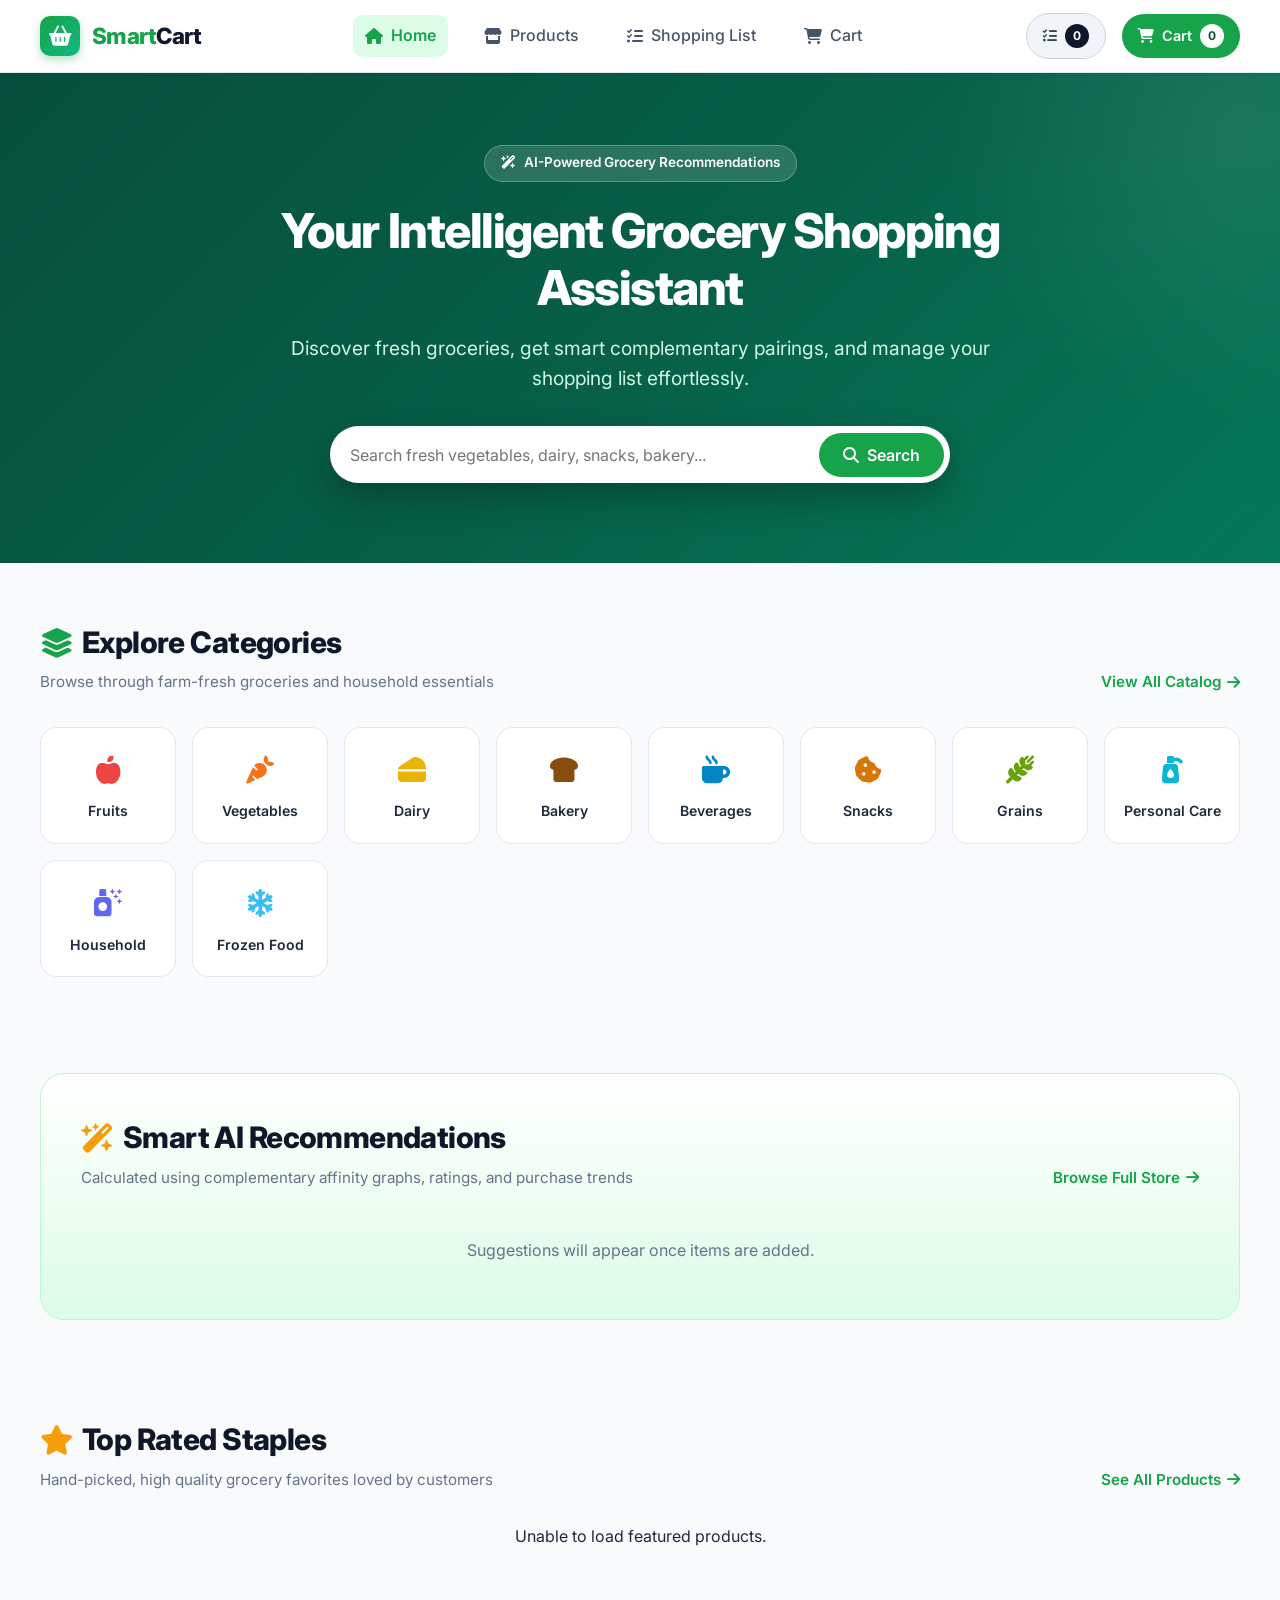
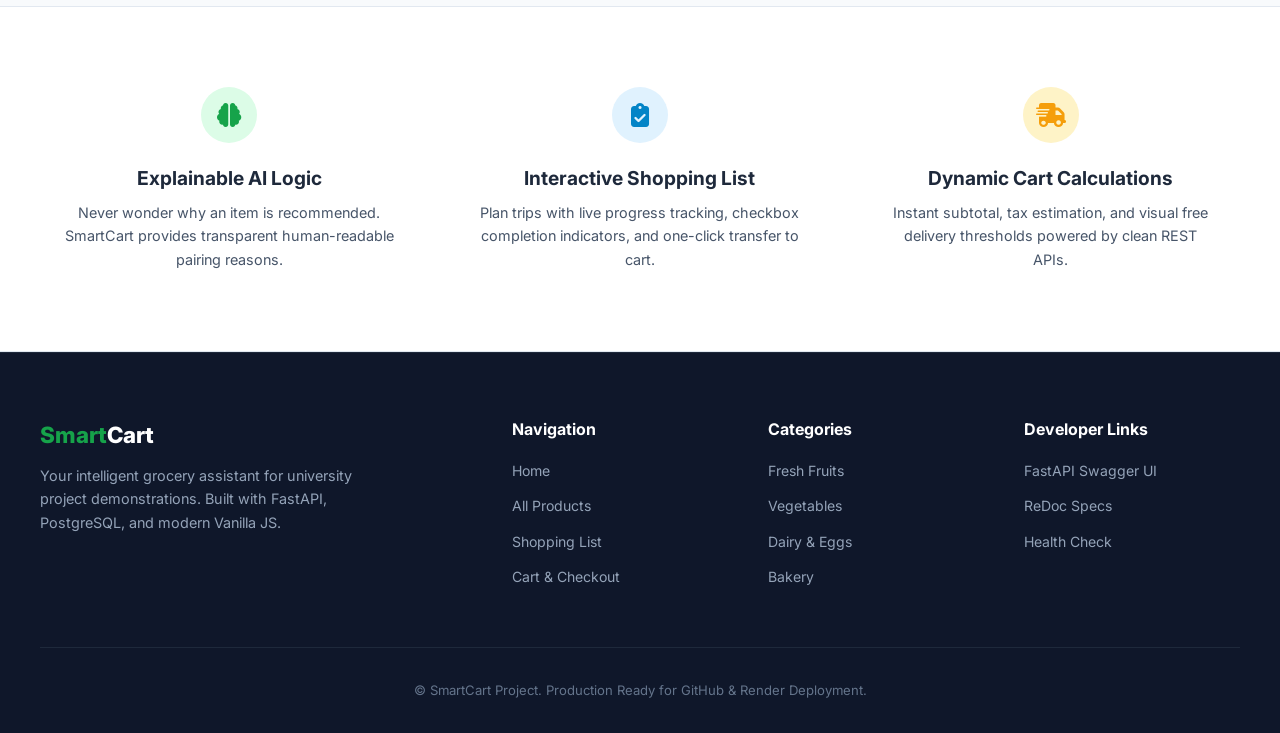
==== frontend/index.html @ c146d7d9 "Initial commit" ====
<!DOCTYPE html>
<html lang="en">
<head>
  <meta charset="UTF-8" />
  <meta name="viewport" content="width=device-width, initial-scale=1.0" />
  <title>SmartCart — Your Intelligent Grocery Shopping Assistant</title>
  <link rel="preconnect" href="https://fonts.googleapis.com">
  <link rel="preconnect" href="https://fonts.gstatic.com" crossorigin>
  <link href="https://fonts.googleapis.com/css2?family=Inter:wght@400;500;600;700;800&display=swap" rel="stylesheet">
  <link rel="stylesheet" href="https://cdnjs.cloudflare.com/ajax/libs/font-awesome/6.5.1/css/all.min.css" />
  <link rel="stylesheet" href="css/style.css" />
</head>
<body>

  <!-- Top Navigation Bar -->
  <nav class="navbar">
    <div class="container navbar-container">
      <a href="index.html" class="brand-logo">
        <div class="brand-icon"><i class="fa-solid fa-basket-shopping"></i></div>
        <span><span class="smart">Smart</span>Cart</span>
      </a>

      <ul class="nav-links" id="nav-links">
        <li><a href="index.html" class="nav-link active"><i class="fa-solid fa-house"></i> Home</a></li>
        <li><a href="products.html" class="nav-link"><i class="fa-solid fa-store"></i> Products</a></li>
        <li><a href="shopping-list.html" class="nav-link"><i class="fa-solid fa-list-check"></i> Shopping List</a></li>
        <li><a href="cart.html" class="nav-link"><i class="fa-solid fa-cart-shopping"></i> Cart</a></li>
      </ul>

      <div class="nav-actions">
        <a href="shopping-list.html" class="badge-btn list-badge-btn" title="Shopping List">
          <i class="fa-solid fa-list-check"></i>
          <span class="badge-count" id="header-list-count">0</span>
        </a>
        <a href="cart.html" class="badge-btn cart-badge-btn" title="View Cart">
          <i class="fa-solid fa-cart-shopping"></i>
          <span>Cart</span>
          <span class="badge-count" id="header-cart-count">0</span>
        </a>
        <button class="mobile-menu-toggle" id="mobile-menu-toggle" aria-label="Toggle Navigation">
          <i class="fa-solid fa-bars"></i>
        </button>
      </div>
    </div>
  </nav>

  <!-- Hero Section -->
  <header class="hero">
    <div class="container hero-content">
      <div class="hero-badge">
        <i class="fa-solid fa-wand-magic-sparkles"></i> AI-Powered Grocery Recommendations
      </div>
      <h1>Your Intelligent Grocery Shopping Assistant</h1>
      <p>Discover fresh groceries, get smart complementary pairings, and manage your shopping list effortlessly.</p>

      <form class="hero-search" action="products.html" method="GET">
        <input type="text" name="q" placeholder="Search fresh vegetables, dairy, snacks, bakery..." required />
        <button type="submit">
          <i class="fa-solid fa-magnifying-glass"></i> Search
        </button>
      </form>
    </div>
  </header>

  <!-- Categories Section -->
  <section class="section">
    <div class="container">
      <div class="section-header">
        <div class="section-title-wrap">
          <h2><i class="fa-solid fa-layer-group" style="color: var(--primary);"></i> Explore Categories</h2>
          <p>Browse through farm-fresh groceries and household essentials</p>
        </div>
        <a href="products.html" class="view-all-link">View All Catalog <i class="fa-solid fa-arrow-right"></i></a>
      </div>

      <div class="category-grid">
        <a href="products.html?category=Fruits" class="category-card">
          <div class="category-icon" style="color: #ef4444;"><i class="fa-solid fa-apple-whole"></i></div>
          <span class="category-name">Fruits</span>
        </a>
        <a href="products.html?category=Vegetables" class="category-card">
          <div class="category-icon" style="color: #f97316;"><i class="fa-solid fa-carrot"></i></div>
          <span class="category-name">Vegetables</span>
        </a>
        <a href="products.html?category=Dairy" class="category-card">
          <div class="category-icon" style="color: #eab308;"><i class="fa-solid fa-cheese"></i></div>
          <span class="category-name">Dairy</span>
        </a>
        <a href="products.html?category=Bakery" class="category-card">
          <div class="category-icon" style="color: #854d0e;"><i class="fa-solid fa-bread-slice"></i></div>
          <span class="category-name">Bakery</span>
        </a>
        <a href="products.html?category=Beverages" class="category-card">
          <div class="category-icon" style="color: #0284c7;"><i class="fa-solid fa-mug-hot"></i></div>
          <span class="category-name">Beverages</span>
        </a>
        <a href="products.html?category=Snacks" class="category-card">
          <div class="category-icon" style="color: #d97706;"><i class="fa-solid fa-cookie-bite"></i></div>
          <span class="category-name">Snacks</span>
        </a>
        <a href="products.html?category=Grains" class="category-card">
          <div class="category-icon" style="color: #65a30d;"><i class="fa-solid fa-wheat-awn"></i></div>
          <span class="category-name">Grains</span>
        </a>
        <a href="products.html?category=Personal%20Care" class="category-card">
          <div class="category-icon" style="color: #06b6d4;"><i class="fa-solid fa-pump-soap"></i></div>
          <span class="category-name">Personal Care</span>
        </a>
        <a href="products.html?category=Household" class="category-card">
          <div class="category-icon" style="color: #6366f1;"><i class="fa-solid fa-spray-can-sparkles"></i></div>
          <span class="category-name">Household</span>
        </a>
        <a href="products.html?category=Frozen%20Food" class="category-card">
          <div class="category-icon" style="color: #38bdf8;"><i class="fa-solid fa-snowflake"></i></div>
          <span class="category-name">Frozen Food</span>
        </a>
      </div>
    </div>
  </section>

  <!-- Smart Recommendation Section -->
  <section class="section" style="padding-top: 0;">
    <div class="container">
      <div class="recommendation-section">
        <div class="section-header">
          <div class="section-title-wrap">
            <h2 id="home-rec-title"><i class="fa-solid fa-wand-magic-sparkles" style="color: var(--accent);"></i> Smart AI Recommendations</h2>
            <p>Calculated using complementary affinity graphs, ratings, and purchase trends</p>
          </div>
          <a href="products.html" class="view-all-link">Browse Full Store <i class="fa-solid fa-arrow-right"></i></a>
        </div>

        <div class="product-grid" id="home-recommendations-grid">
          <div class="skeleton-card"></div>
          <div class="skeleton-card"></div>
          <div class="skeleton-card"></div>
          <div class="skeleton-card"></div>
        </div>
      </div>
    </div>
  </section>

  <!-- Featured Products Section -->
  <section class="section" style="padding-top: 0;">
    <div class="container">
      <div class="section-header">
        <div class="section-title-wrap">
          <h2><i class="fa-solid fa-star" style="color: var(--accent);"></i> Top Rated Staples</h2>
          <p>Hand-picked, high quality grocery favorites loved by customers</p>
        </div>
        <a href="products.html" class="view-all-link">See All Products <i class="fa-solid fa-arrow-right"></i></a>
      </div>

      <div class="product-grid" id="home-featured-grid">
        <div class="skeleton-card"></div>
        <div class="skeleton-card"></div>
        <div class="skeleton-card"></div>
        <div class="skeleton-card"></div>
      </div>
    </div>
  </section>

  <!-- Feature Highlights Section -->
  <section class="section" style="background: var(--white); border-top: 1px solid var(--gray-200); border-bottom: 1px solid var(--gray-200);">
    <div class="container">
      <div style="display: grid; grid-template-columns: repeat(auto-fit, minmax(280px, 1fr)); gap: 2rem; text-align: center;">
        <div style="padding: 1.5rem;">
          <div style="width: 3.5rem; height: 3.5rem; background: var(--primary-light); color: var(--primary); border-radius: 50%; display: flex; align-items: center; justify-content: center; margin: 0 auto 1.25rem; font-size: 1.5rem;">
            <i class="fa-solid fa-brain"></i>
          </div>
          <h3 style="font-size: 1.2rem; font-weight: 700; margin-bottom: 0.5rem;">Explainable AI Logic</h3>
          <p style="color: var(--gray-600); font-size: 0.9rem;">Never wonder why an item is recommended. SmartCart provides transparent human-readable pairing reasons.</p>
        </div>
        <div style="padding: 1.5rem;">
          <div style="width: 3.5rem; height: 3.5rem; background: var(--secondary-light); color: var(--secondary); border-radius: 50%; display: flex; align-items: center; justify-content: center; margin: 0 auto 1.25rem; font-size: 1.5rem;">
            <i class="fa-solid fa-clipboard-check"></i>
          </div>
          <h3 style="font-size: 1.2rem; font-weight: 700; margin-bottom: 0.5rem;">Interactive Shopping List</h3>
          <p style="color: var(--gray-600); font-size: 0.9rem;">Plan trips with live progress tracking, checkbox completion indicators, and one-click transfer to cart.</p>
        </div>
        <div style="padding: 1.5rem;">
          <div style="width: 3.5rem; height: 3.5rem; background: var(--accent-light); color: var(--accent); border-radius: 50%; display: flex; align-items: center; justify-content: center; margin: 0 auto 1.25rem; font-size: 1.5rem;">
            <i class="fa-solid fa-truck-fast"></i>
          </div>
          <h3 style="font-size: 1.2rem; font-weight: 700; margin-bottom: 0.5rem;">Dynamic Cart Calculations</h3>
          <p style="color: var(--gray-600); font-size: 0.9rem;">Instant subtotal, tax estimation, and visual free delivery thresholds powered by clean REST APIs.</p>
        </div>
      </div>
    </div>
  </section>

  <!-- Footer -->
  <footer class="footer">
    <div class="container">
      <div class="footer-grid">
        <div class="footer-brand">
          <h3><span style="color: var(--primary);">Smart</span>Cart</h3>
          <p>Your intelligent grocery assistant for university project demonstrations. Built with FastAPI, PostgreSQL, and modern Vanilla JS.</p>
        </div>
        <div class="footer-col">
          <h4>Navigation</h4>
          <ul class="footer-links">
            <li><a href="index.html">Home</a></li>
            <li><a href="products.html">All Products</a></li>
            <li><a href="shopping-list.html">Shopping List</a></li>
            <li><a href="cart.html">Cart & Checkout</a></li>
          </ul>
        </div>
        <div class="footer-col">
          <h4>Categories</h4>
          <ul class="footer-links">
            <li><a href="products.html?category=Fruits">Fresh Fruits</a></li>
            <li><a href="products.html?category=Vegetables">Vegetables</a></li>
            <li><a href="products.html?category=Dairy">Dairy & Eggs</a></li>
            <li><a href="products.html?category=Bakery">Bakery</a></li>
          </ul>
        </div>
        <div class="footer-col">
          <h4>Developer Links</h4>
          <ul class="footer-links">
            <li><a href="http://127.0.0.1:8000/docs" target="_blank" rel="noopener">FastAPI Swagger UI</a></li>
            <li><a href="http://127.0.0.1:8000/redoc" target="_blank" rel="noopener">ReDoc Specs</a></li>
            <li><a href="http://127.0.0.1:8000/health" target="_blank" rel="noopener">Health Check</a></li>
          </ul>
        </div>
      </div>
      <div class="footer-bottom">
        &copy; SmartCart Project. Production Ready for GitHub & Render Deployment.
      </div>
    </div>
  </footer>

  <!-- Scripts -->
  <script src="js/config.js"></script>
  <script src="js/api.js"></script>
  <script src="js/app.js"></script>
  <script src="js/recommendations.js"></script>
  <script>
    document.addEventListener("DOMContentLoaded", async () => {
      // 1. Load smart recommendations
      Recommendations.load({
        containerId: "home-recommendations-grid",
        cartId: 1,
        limit: 4,
        titleId: "home-rec-title"
      });

      // 2. Load featured products (top rated)
      const featuredContainer = document.getElementById("home-featured-grid");
      try {
        const products = await API.getProducts({ limit: 8 });
        // Sort by rating descending
        const topRated = products.sort((a, b) => b.rating - a.rating).slice(0, 4);
        featuredContainer.innerHTML = "";
        topRated.forEach((product) => {
          const card = document.createElement("div");
          card.className = "product-card";
          card.innerHTML = `
            <div class="product-img-wrap">
              <img src="${product.image_url || 'https://images.unsplash.com/photo-1542838132-92c53300491e?w=600'}" alt="${product.name}" loading="lazy" />
              <span class="product-cat-tag">${product.category}</span>
            </div>
            <div class="product-body">
              <div class="product-brand">${product.brand || 'Groceries'}</div>
              <h3 class="product-title" title="${product.name}">${product.name}</h3>
              <div class="product-unit">${product.unit}</div>
              <div class="product-rating">
                <i class="fa-solid fa-star"></i>
                <span class="rating-num">${product.rating.toFixed(1)}</span>
              </div>
              <div class="product-bottom">
                <div class="product-price">${formatCurrency(product.price)}</div>
                <div class="product-actions">
                  <button class="btn-icon" title="Add to Shopping List" onclick="handleQuickAddToList(${product.id}, '${product.name.replace(/'/g, "\\'")}')">
                    <i class="fa-solid fa-list-check"></i>
                  </button>
                  <button class="btn-icon btn-add-cart" title="Add to Cart" onclick="handleQuickAddToCart(${product.id}, '${product.name.replace(/'/g, "\\'")}')">
                    <i class="fa-solid fa-cart-plus"></i>
                  </button>
                </div>
              </div>
            </div>
          `;
          featuredContainer.appendChild(card);
        });
      } catch (e) {
        featuredContainer.innerHTML = '<p style="grid-column: 1 / -1; text-align: center;">Unable to load featured products.</p>';
      }
    });
  </script>
</body>
</html>
---- frontend/css/style.css ----
/* ==========================================================================
   SmartCart Design System & Stylesheet
   Modern, Clean, Responsive Grocery Assistant UI
   ========================================================================== */

:root {
  --primary: #16a34a;
  --primary-hover: #15803d;
  --primary-light: #dcfce7;
  --primary-dark: #14532d;
  --secondary: #0284c7;
  --secondary-light: #e0f2fe;
  --accent: #f59e0b;
  --accent-light: #fef3c7;
  --danger: #ef4444;
  --danger-light: #fee2e2;
  --success: #10b981;
  --dark: #0f172a;
  --dark-surface: #1e293b;
  --gray-900: #0f172a;
  --gray-800: #1e293b;
  --gray-700: #334155;
  --gray-600: #475569;
  --gray-500: #64748b;
  --gray-400: #94a3b8;
  --gray-300: #cbd5e1;
  --gray-200: #e2e8f0;
  --gray-100: #f1f5f9;
  --gray-50: #f8fafc;
  --white: #ffffff;

  --shadow-sm: 0 1px 2px 0 rgb(0 0 0 / 0.05);
  --shadow-md: 0 4px 6px -1px rgb(0 0 0 / 0.1), 0 2px 4px -2px rgb(0 0 0 / 0.1);
  --shadow-lg: 0 10px 15px -3px rgb(0 0 0 / 0.1), 0 4px 6px -4px rgb(0 0 0 / 0.1);
  --shadow-xl: 0 20px 25px -5px rgb(0 0 0 / 0.1), 0 8px 10px -6px rgb(0 0 0 / 0.1);

  --radius-sm: 0.375rem;
  --radius-md: 0.625rem;
  --radius-lg: 1rem;
  --radius-xl: 1.5rem;
  --radius-full: 9999px;

  --transition-fast: 150ms ease;
  --transition-normal: 250ms ease;
  --font-sans: 'Inter', -apple-system, BlinkMacSystemFont, "Segoe UI", Roboto, Helvetica, Arial, sans-serif;
}

/* --------------------------------------------------------------------------
   Reset & Base Styles
   -------------------------------------------------------------------------- */
*, *::before, *::after {
  box-sizing: border-box;
  margin: 0;
  padding: 0;
}

html {
  scroll-behavior: smooth;
  font-size: 16px;
}

body {
  font-family: var(--font-sans);
  background-color: var(--gray-50);
  color: var(--gray-800);
  line-height: 1.6;
  min-height: 100vh;
  display: flex;
  flex-direction: column;
}

img {
  max-width: 100%;
  height: auto;
  display: block;
}

a {
  color: inherit;
  text-decoration: none;
}

button, input, select, textarea {
  font-family: inherit;
  font-size: inherit;
}

button {
  cursor: pointer;
  border: none;
  background: none;
}

.container {
  width: 100%;
  max-width: 1240px;
  margin: 0 auto;
  padding: 0 1.25rem;
}

/* --------------------------------------------------------------------------
   Header & Navbar
   -------------------------------------------------------------------------- */
.navbar {
  position: sticky;
  top: 0;
  z-index: 100;
  background: rgba(255, 255, 255, 0.95);
  backdrop-filter: blur(10px);
  border-bottom: 1px solid var(--gray-200);
  box-shadow: var(--shadow-sm);
  transition: all var(--transition-normal);
}

.navbar-container {
  display: flex;
  align-items: center;
  justify-content: space-between;
  height: 4.5rem;
}

.brand-logo {
  display: flex;
  align-items: center;
  gap: 0.75rem;
  font-size: 1.4rem;
  font-weight: 800;
  color: var(--gray-900);
  letter-spacing: -0.025em;
}

.brand-icon {
  background: linear-gradient(135deg, var(--primary), #10b981);
  color: var(--white);
  width: 2.5rem;
  height: 2.5rem;
  border-radius: var(--radius-md);
  display: flex;
  align-items: center;
  justify-content: center;
  font-size: 1.25rem;
  box-shadow: 0 4px 10px rgba(22, 163, 74, 0.3);
}

.brand-logo span.smart {
  color: var(--primary);
}

.nav-links {
  display: flex;
  align-items: center;
  gap: 1.5rem;
  list-style: none;
}

.nav-link {
  font-weight: 500;
  color: var(--gray-600);
  padding: 0.5rem 0.75rem;
  border-radius: var(--radius-md);
  transition: all var(--transition-fast);
  display: flex;
  align-items: center;
  gap: 0.5rem;
}

.nav-link:hover {
  color: var(--primary);
  background-color: var(--primary-light);
}

.nav-link.active {
  color: var(--primary);
  font-weight: 600;
  background-color: var(--primary-light);
}

.nav-actions {
  display: flex;
  align-items: center;
  gap: 1rem;
}

.badge-btn {
  position: relative;
  display: flex;
  align-items: center;
  gap: 0.5rem;
  padding: 0.6rem 1rem;
  border-radius: var(--radius-full);
  font-weight: 600;
  font-size: 0.9rem;
  transition: all var(--transition-fast);
}

.cart-badge-btn {
  background: var(--primary);
  color: var(--white);
}

.cart-badge-btn:hover {
  background: var(--primary-hover);
  box-shadow: 0 4px 12px rgba(22, 163, 74, 0.35);
  transform: translateY(-1px);
}

.list-badge-btn {
  background: var(--gray-100);
  color: var(--gray-700);
  border: 1px solid var(--gray-300);
}

.list-badge-btn:hover {
  background: var(--gray-200);
  color: var(--gray-900);
}

.badge-count {
  background: var(--dark);
  color: var(--white);
  border-radius: var(--radius-full);
  padding: 0.15rem 0.5rem;
  font-size: 0.75rem;
  font-weight: 700;
  min-width: 1.3rem;
  text-align: center;
}

.cart-badge-btn .badge-count {
  background: var(--white);
  color: var(--primary-dark);
}

.mobile-menu-toggle {
  display: none;
  font-size: 1.4rem;
  color: var(--gray-700);
  padding: 0.5rem;
}

/* --------------------------------------------------------------------------
   Hero Section
   -------------------------------------------------------------------------- */
.hero {
  background: linear-gradient(135deg, #064e3b 0%, #065f46 50%, #047857 100%);
  color: var(--white);
  padding: 4.5rem 0 5rem;
  position: relative;
  overflow: hidden;
}

.hero::after {
  content: '';
  position: absolute;
  top: -50%;
  right: -20%;
  width: 600px;
  height: 600px;
  background: radial-gradient(circle, rgba(255,255,255,0.08) 0%, transparent 70%);
  border-radius: 50%;
  pointer-events: none;
}

.hero-content {
  max-width: 760px;
  margin: 0 auto;
  text-align: center;
  position: relative;
  z-index: 2;
}

.hero-badge {
  display: inline-flex;
  align-items: center;
  gap: 0.5rem;
  background: rgba(255, 255, 255, 0.15);
  backdrop-filter: blur(8px);
  padding: 0.4rem 1rem;
  border-radius: var(--radius-full);
  font-size: 0.85rem;
  font-weight: 600;
  margin-bottom: 1.25rem;
  border: 1px solid rgba(255, 255, 255, 0.25);
}

.hero h1 {
  font-size: 3rem;
  font-weight: 800;
  line-height: 1.2;
  margin-bottom: 1rem;
  letter-spacing: -0.03em;
}

.hero p {
  font-size: 1.2rem;
  color: #d1fae5;
  margin-bottom: 2rem;
}

.hero-search {
  background: var(--white);
  padding: 0.4rem 0.4rem 0.4rem 1.25rem;
  border-radius: var(--radius-full);
  display: flex;
  align-items: center;
  box-shadow: 0 15px 35px rgba(0,0,0,0.25);
  max-width: 620px;
  margin: 0 auto;
}

.hero-search input {
  flex: 1;
  border: none;
  outline: none;
  font-size: 1rem;
  color: var(--gray-800);
  background: transparent;
}

.hero-search button {
  background: var(--primary);
  color: var(--white);
  padding: 0.75rem 1.5rem;
  border-radius: var(--radius-full);
  font-weight: 600;
  display: flex;
  align-items: center;
  gap: 0.5rem;
  transition: all var(--transition-fast);
}

.hero-search button:hover {
  background: var(--primary-hover);
}

/* --------------------------------------------------------------------------
   Section Headers & UI Utilities
   -------------------------------------------------------------------------- */
.section {
  padding: 3.5rem 0;
}

.section-header {
  display: flex;
  justify-content: space-between;
  align-items: flex-end;
  margin-bottom: 2rem;
}

.section-title-wrap h2 {
  font-size: 1.85rem;
  font-weight: 800;
  color: var(--gray-900);
  letter-spacing: -0.02em;
  display: flex;
  align-items: center;
  gap: 0.6rem;
}

.section-title-wrap p {
  color: var(--gray-500);
  font-size: 0.95rem;
  margin-top: 0.25rem;
}

.view-all-link {
  color: var(--primary);
  font-weight: 600;
  display: inline-flex;
  align-items: center;
  gap: 0.4rem;
  font-size: 0.95rem;
  transition: gap var(--transition-fast);
}

.view-all-link:hover {
  gap: 0.6rem;
  color: var(--primary-hover);
}

/* --------------------------------------------------------------------------
   Category Pills & Grid
   -------------------------------------------------------------------------- */
.category-grid {
  display: grid;
  grid-template-columns: repeat(auto-fill, minmax(130px, 1fr));
  gap: 1rem;
}

.category-card {
  background: var(--white);
  border: 1px solid var(--gray-200);
  border-radius: var(--radius-lg);
  padding: 1.25rem 0.75rem;
  text-align: center;
  transition: all var(--transition-normal);
  display: flex;
  flex-direction: column;
  align-items: center;
  gap: 0.5rem;
}

.category-card:hover, .category-card.active {
  border-color: var(--primary);
  background: var(--primary-light);
  transform: translateY(-3px);
  box-shadow: var(--shadow-md);
}

.category-icon {
  font-size: 1.75rem;
  color: var(--primary);
}

.category-name {
  font-weight: 600;
  font-size: 0.88rem;
  color: var(--gray-800);
}

/* Category Filter Bar */
.category-filter-bar {
  display: flex;
  align-items: center;
  gap: 0.6rem;
  overflow-x: auto;
  padding: 0.5rem 0 1.25rem;
  scrollbar-width: thin;
}

.category-filter-pill {
  white-space: nowrap;
  padding: 0.5rem 1.1rem;
  border-radius: var(--radius-full);
  background: var(--white);
  border: 1px solid var(--gray-300);
  color: var(--gray-700);
  font-weight: 600;
  font-size: 0.88rem;
  transition: all var(--transition-fast);
  display: flex;
  align-items: center;
  gap: 0.4rem;
}

.category-filter-pill:hover {
  background: var(--gray-100);
  border-color: var(--gray-400);
}

.category-filter-pill.active {
  background: var(--primary);
  color: var(--white);
  border-color: var(--primary);
}

/* --------------------------------------------------------------------------
   Product Cards & Grid
   -------------------------------------------------------------------------- */
.product-grid {
  display: grid;
  grid-template-columns: repeat(4, 1fr);
  gap: 1.5rem;
}

.product-card {
  background: var(--white);
  border-radius: var(--radius-lg);
  border: 1px solid var(--gray-200);
  overflow: hidden;
  display: flex;
  flex-direction: column;
  transition: all var(--transition-normal);
  position: relative;
}

.product-card:hover {
  transform: translateY(-4px);
  box-shadow: var(--shadow-lg);
  border-color: var(--gray-300);
}

.product-img-wrap {
  position: relative;
  width: 100%;
  padding-top: 70%;
  background: var(--gray-100);
  overflow: hidden;
}

.product-img-wrap img {
  position: absolute;
  top: 0;
  left: 0;
  width: 100%;
  height: 100%;
  object-fit: cover;
  transition: transform var(--transition-normal);
}

.product-card:hover .product-img-wrap img {
  transform: scale(1.05);
}

.product-cat-tag {
  position: absolute;
  top: 0.75rem;
  left: 0.75rem;
  background: rgba(255, 255, 255, 0.92);
  backdrop-filter: blur(4px);
  padding: 0.2rem 0.6rem;
  border-radius: var(--radius-full);
  font-size: 0.75rem;
  font-weight: 700;
  color: var(--gray-700);
  box-shadow: var(--shadow-sm);
}

.product-body {
  padding: 1.2rem;
  display: flex;
  flex-direction: column;
  flex: 1;
}

.product-brand {
  font-size: 0.75rem;
  text-transform: uppercase;
  font-weight: 700;
  letter-spacing: 0.05em;
  color: var(--gray-500);
  margin-bottom: 0.25rem;
}

.product-title {
  font-size: 1.05rem;
  font-weight: 700;
  color: var(--gray-900);
  margin-bottom: 0.35rem;
  line-height: 1.35;
  display: -webkit-box;
  -webkit-line-clamp: 2;
  -webkit-box-orient: vertical;
  overflow: hidden;
}

.product-unit {
  font-size: 0.8rem;
  color: var(--gray-500);
  margin-bottom: 0.75rem;
}

.product-rating {
  display: flex;
  align-items: center;
  gap: 0.35rem;
  font-size: 0.82rem;
  color: var(--accent);
  margin-bottom: 0.85rem;
}

.product-rating span.rating-num {
  font-weight: 700;
  color: var(--gray-700);
}

.product-bottom {
  margin-top: auto;
  display: flex;
  align-items: center;
  justify-content: space-between;
  padding-top: 0.85rem;
  border-top: 1px solid var(--gray-100);
}

.product-price {
  font-size: 1.3rem;
  font-weight: 800;
  color: var(--primary-dark);
}

.product-actions {
  display: flex;
  align-items: center;
  gap: 0.4rem;
}

.btn-icon {
  width: 2.25rem;
  height: 2.25rem;
  border-radius: var(--radius-md);
  display: flex;
  align-items: center;
  justify-content: center;
  transition: all var(--transition-fast);
  border: 1px solid var(--gray-300);
  color: var(--gray-700);
  background: var(--white);
}

.btn-icon:hover {
  background: var(--gray-100);
  color: var(--dark);
}

.btn-add-cart {
  background: var(--primary);
  color: var(--white);
  border-color: var(--primary);
}

.btn-add-cart:hover {
  background: var(--primary-hover);
  color: var(--white);
}

/* --------------------------------------------------------------------------
   Recommendation Card Specials
   -------------------------------------------------------------------------- */
.recommendation-section {
  background: linear-gradient(180deg, var(--white) 0%, var(--primary-light) 100%);
  border-radius: var(--radius-xl);
  padding: 2.5rem;
  border: 1px solid #bbf7d0;
  margin: 2.5rem 0;
}

.rec-badge {
  display: inline-flex;
  align-items: center;
  gap: 0.35rem;
  background: #fef08a;
  color: #854d0e;
  font-size: 0.75rem;
  font-weight: 700;
  padding: 0.2rem 0.6rem;
  border-radius: var(--radius-full);
  margin-bottom: 0.5rem;
}

.rec-reason {
  background: #f0fdf4;
  border-left: 3px solid var(--primary);
  padding: 0.4rem 0.6rem;
  font-size: 0.78rem;
  color: #166534;
  font-weight: 600;
  border-radius: 0 var(--radius-sm) var(--radius-sm) 0;
  margin-bottom: 0.75rem;
}

/* --------------------------------------------------------------------------
   Cart Page Styles
   -------------------------------------------------------------------------- */
.cart-layout {
  display: grid;
  grid-template-columns: 2fr 1fr;
  gap: 2rem;
  align-items: start;
}

.cart-table-card {
  background: var(--white);
  border-radius: var(--radius-lg);
  border: 1px solid var(--gray-200);
  padding: 1.5rem;
  box-shadow: var(--shadow-sm);
}

.cart-header-actions {
  display: flex;
  justify-content: space-between;
  align-items: center;
  padding-bottom: 1rem;
  border-bottom: 1px solid var(--gray-200);
  margin-bottom: 1rem;
}

.cart-item-row {
  display: grid;
  grid-template-columns: 80px 1fr auto auto auto;
  gap: 1.25rem;
  align-items: center;
  padding: 1.25rem 0;
  border-bottom: 1px solid var(--gray-100);
}

.cart-item-img {
  width: 80px;
  height: 80px;
  border-radius: var(--radius-md);
  object-fit: cover;
  background: var(--gray-100);
}

.cart-item-info h4 {
  font-size: 1.05rem;
  font-weight: 700;
  color: var(--gray-900);
  margin-bottom: 0.2rem;
}

.cart-item-meta {
  font-size: 0.82rem;
  color: var(--gray-500);
}

.qty-stepper {
  display: inline-flex;
  align-items: center;
  border: 1px solid var(--gray-300);
  border-radius: var(--radius-md);
  background: var(--gray-50);
  overflow: hidden;
}

.qty-btn {
  width: 2rem;
  height: 2rem;
  display: flex;
  align-items: center;
  justify-content: center;
  color: var(--gray-700);
  font-weight: 700;
  transition: background var(--transition-fast);
}

.qty-btn:hover {
  background: var(--gray-200);
  color: var(--dark);
}

.qty-val {
  min-width: 2rem;
  text-align: center;
  font-weight: 700;
  font-size: 0.9rem;
}

.cart-item-subtotal {
  font-size: 1.15rem;
  font-weight: 800;
  color: var(--gray-900);
  min-width: 80px;
  text-align: right;
}

.cart-remove-btn {
  color: var(--gray-400);
  font-size: 1.1rem;
  padding: 0.5rem;
  transition: color var(--transition-fast);
}

.cart-remove-btn:hover {
  color: var(--danger);
}

/* Order Summary Box */
.order-summary-card {
  background: var(--white);
  border-radius: var(--radius-lg);
  border: 1px solid var(--gray-200);
  padding: 1.75rem;
  box-shadow: var(--shadow-sm);
  position: sticky;
  top: 6rem;
}

.order-summary-card h3 {
  font-size: 1.3rem;
  font-weight: 800;
  margin-bottom: 1.25rem;
  color: var(--gray-900);
}

.summary-row {
  display: flex;
  justify-content: space-between;
  margin-bottom: 0.75rem;
  color: var(--gray-600);
  font-size: 0.95rem;
}

.summary-row.total {
  font-size: 1.25rem;
  font-weight: 800;
  color: var(--gray-900);
  border-top: 2px solid var(--gray-200);
  padding-top: 1rem;
  margin-top: 1rem;
}

.free-shipping-tracker {
  background: var(--primary-light);
  border-radius: var(--radius-md);
  padding: 0.85rem;
  margin-bottom: 1.25rem;
  font-size: 0.85rem;
}

.progress-track {
  height: 8px;
  background: var(--gray-200);
  border-radius: var(--radius-full);
  overflow: hidden;
  margin-top: 0.5rem;
}

.progress-fill {
  height: 100%;
  background: var(--primary);
  border-radius: var(--radius-full);
  transition: width 0.4s ease;
}

.btn-primary {
  display: flex;
  align-items: center;
  justify-content: center;
  gap: 0.5rem;
  width: 100%;
  padding: 0.85rem 1.5rem;
  background: var(--primary);
  color: var(--white);
  border-radius: var(--radius-md);
  font-weight: 700;
  font-size: 1rem;
  transition: all var(--transition-fast);
}

.btn-primary:hover {
  background: var(--primary-hover);
  box-shadow: 0 4px 12px rgba(22, 163, 74, 0.35);
}

.btn-outline-danger {
  display: inline-flex;
  align-items: center;
  gap: 0.4rem;
  padding: 0.45rem 0.9rem;
  border-radius: var(--radius-md);
  border: 1px solid var(--danger);
  color: var(--danger);
  font-size: 0.85rem;
  font-weight: 600;
  transition: all var(--transition-fast);
}

.btn-outline-danger:hover {
  background: var(--danger);
  color: var(--white);
}

/* --------------------------------------------------------------------------
   Shopping List Styles
   -------------------------------------------------------------------------- */
.shopping-list-progress-card {
  background: linear-gradient(135deg, #1e293b, #0f172a);
  color: var(--white);
  padding: 1.75rem;
  border-radius: var(--radius-lg);
  margin-bottom: 2rem;
  box-shadow: var(--shadow-md);
}

.progress-stats-row {
  display: flex;
  justify-content: space-between;
  align-items: center;
  margin-bottom: 0.75rem;
}

.progress-stats-row h3 {
  font-size: 1.25rem;
  font-weight: 700;
}

.progress-percentage {
  font-size: 1.5rem;
  font-weight: 800;
  color: #4ade80;
}

.shopping-list-container {
  background: var(--white);
  border-radius: var(--radius-lg);
  border: 1px solid var(--gray-200);
  padding: 1.5rem;
}

.list-item-row {
  display: flex;
  align-items: center;
  justify-content: space-between;
  padding: 1rem 0;
  border-bottom: 1px solid var(--gray-100);
  transition: background var(--transition-fast);
}

.list-item-left {
  display: flex;
  align-items: center;
  gap: 1rem;
}

.custom-checkbox {
  width: 1.5rem;
  height: 1.5rem;
  border: 2px solid var(--gray-300);
  border-radius: var(--radius-sm);
  display: flex;
  align-items: center;
  justify-content: center;
  cursor: pointer;
  transition: all var(--transition-fast);
  color: transparent;
}

.custom-checkbox.checked {
  background: var(--primary);
  border-color: var(--primary);
  color: var(--white);
}

.list-item-title {
  font-weight: 600;
  font-size: 1.05rem;
  color: var(--gray-900);
}

.list-item-title.purchased {
  text-decoration: line-through;
  color: var(--gray-400);
}

.list-item-right {
  display: flex;
  align-items: center;
  gap: 1.5rem;
}

/* --------------------------------------------------------------------------
   Empty & Loading States
   -------------------------------------------------------------------------- */
.empty-state {
  text-align: center;
  padding: 4rem 1.5rem;
  background: var(--white);
  border-radius: var(--radius-lg);
  border: 2px dashed var(--gray-300);
  margin: 1.5rem 0;
}

.empty-state-icon {
  font-size: 3.5rem;
  color: var(--gray-300);
  margin-bottom: 1rem;
}

.empty-state h3 {
  font-size: 1.35rem;
  color: var(--gray-800);
  margin-bottom: 0.5rem;
}

.empty-state p {
  color: var(--gray-500);
  margin-bottom: 1.5rem;
  max-width: 420px;
  margin-left: auto;
  margin-right: auto;
}

.skeleton-card {
  background: var(--white);
  border-radius: var(--radius-lg);
  border: 1px solid var(--gray-200);
  padding: 1.2rem;
  height: 340px;
  animation: pulse 1.5s infinite;
}

@keyframes pulse {
  0% { opacity: 0.6; }
  50% { opacity: 1; }
  100% { opacity: 0.6; }
}

/* --------------------------------------------------------------------------
   Toast Notifications
   -------------------------------------------------------------------------- */
#toast-container {
  position: fixed;
  top: 1.5rem;
  right: 1.5rem;
  z-index: 1000;
  display: flex;
  flex-direction: column;
  gap: 0.75rem;
  pointer-events: none;
}

.toast {
  pointer-events: auto;
  min-width: 280px;
  max-width: 380px;
  padding: 0.85rem 1.25rem;
  border-radius: var(--radius-md);
  background: var(--dark);
  color: var(--white);
  box-shadow: var(--shadow-xl);
  display: flex;
  align-items: center;
  gap: 0.75rem;
  font-size: 0.9rem;
  font-weight: 500;
  animation: slideIn 0.3s ease;
  transition: opacity 0.3s ease, transform 0.3s ease;
}

.toast.success {
  background: #065f46;
  border-left: 4px solid #10b981;
}

.toast.error {
  background: #991b1b;
  border-left: 4px solid #ef4444;
}

.toast.info {
  background: #1e3a8a;
  border-left: 4px solid #3b82f6;
}

@keyframes slideIn {
  from {
    transform: translateX(100%);
    opacity: 0;
  }
  to {
    transform: translateX(0);
    opacity: 1;
  }
}

/* --------------------------------------------------------------------------
   Footer
   -------------------------------------------------------------------------- */
.footer {
  margin-top: auto;
  background: var(--dark);
  color: var(--gray-300);
  padding: 4rem 0 2rem;
  border-top: 1px solid var(--gray-800);
}

.footer-grid {
  display: grid;
  grid-template-columns: 2fr 1fr 1fr 1fr;
  gap: 2.5rem;
  margin-bottom: 3rem;
}

.footer-brand h3 {
  color: var(--white);
  font-size: 1.4rem;
  font-weight: 800;
  margin-bottom: 0.75rem;
}

.footer-brand p {
  color: var(--gray-400);
  font-size: 0.9rem;
  line-height: 1.6;
  max-width: 320px;
}

.footer-col h4 {
  color: var(--white);
  font-size: 1rem;
  font-weight: 700;
  margin-bottom: 1rem;
}

.footer-links {
  list-style: none;
}

.footer-links li {
  margin-bottom: 0.6rem;
}

.footer-links a {
  color: var(--gray-400);
  font-size: 0.88rem;
  transition: color var(--transition-fast);
}

.footer-links a:hover {
  color: var(--primary);
}

.footer-bottom {
  text-align: center;
  padding-top: 2rem;
  border-top: 1px solid var(--gray-800);
  font-size: 0.82rem;
  color: var(--gray-500);
}

/* --------------------------------------------------------------------------
   Responsive Media Queries
   -------------------------------------------------------------------------- */
@media (max-width: 1024px) {
  .product-grid {
    grid-template-columns: repeat(3, 1fr);
  }
  .cart-layout {
    grid-template-columns: 1fr;
  }
  .footer-grid {
    grid-template-columns: 1fr 1fr;
  }
}

@media (max-width: 768px) {
  .hero h1 {
    font-size: 2.2rem;
  }
  .product-grid {
    grid-template-columns: repeat(2, 1fr);
    gap: 1rem;
  }
  .nav-links {
    display: none;
    position: absolute;
    top: 100%;
    left: 0;
    right: 0;
    background: var(--white);
    flex-direction: column;
    padding: 1.5rem;
    box-shadow: var(--shadow-lg);
    border-bottom: 1px solid var(--gray-200);
  }
  .nav-links.open {
    display: flex;
  }
  .mobile-menu-toggle {
    display: block;
  }
  .cart-item-row {
    grid-template-columns: 60px 1fr auto;
    row-gap: 0.75rem;
  }
  .cart-item-subtotal {
    grid-column: 2 / 3;
    text-align: left;
  }
}

@media (max-width: 480px) {
  .product-grid {
    grid-template-columns: 1fr;
  }
  .category-grid {
    grid-template-columns: repeat(3, 1fr);
  }
  .footer-grid {
    grid-template-columns: 1fr;
  }
}
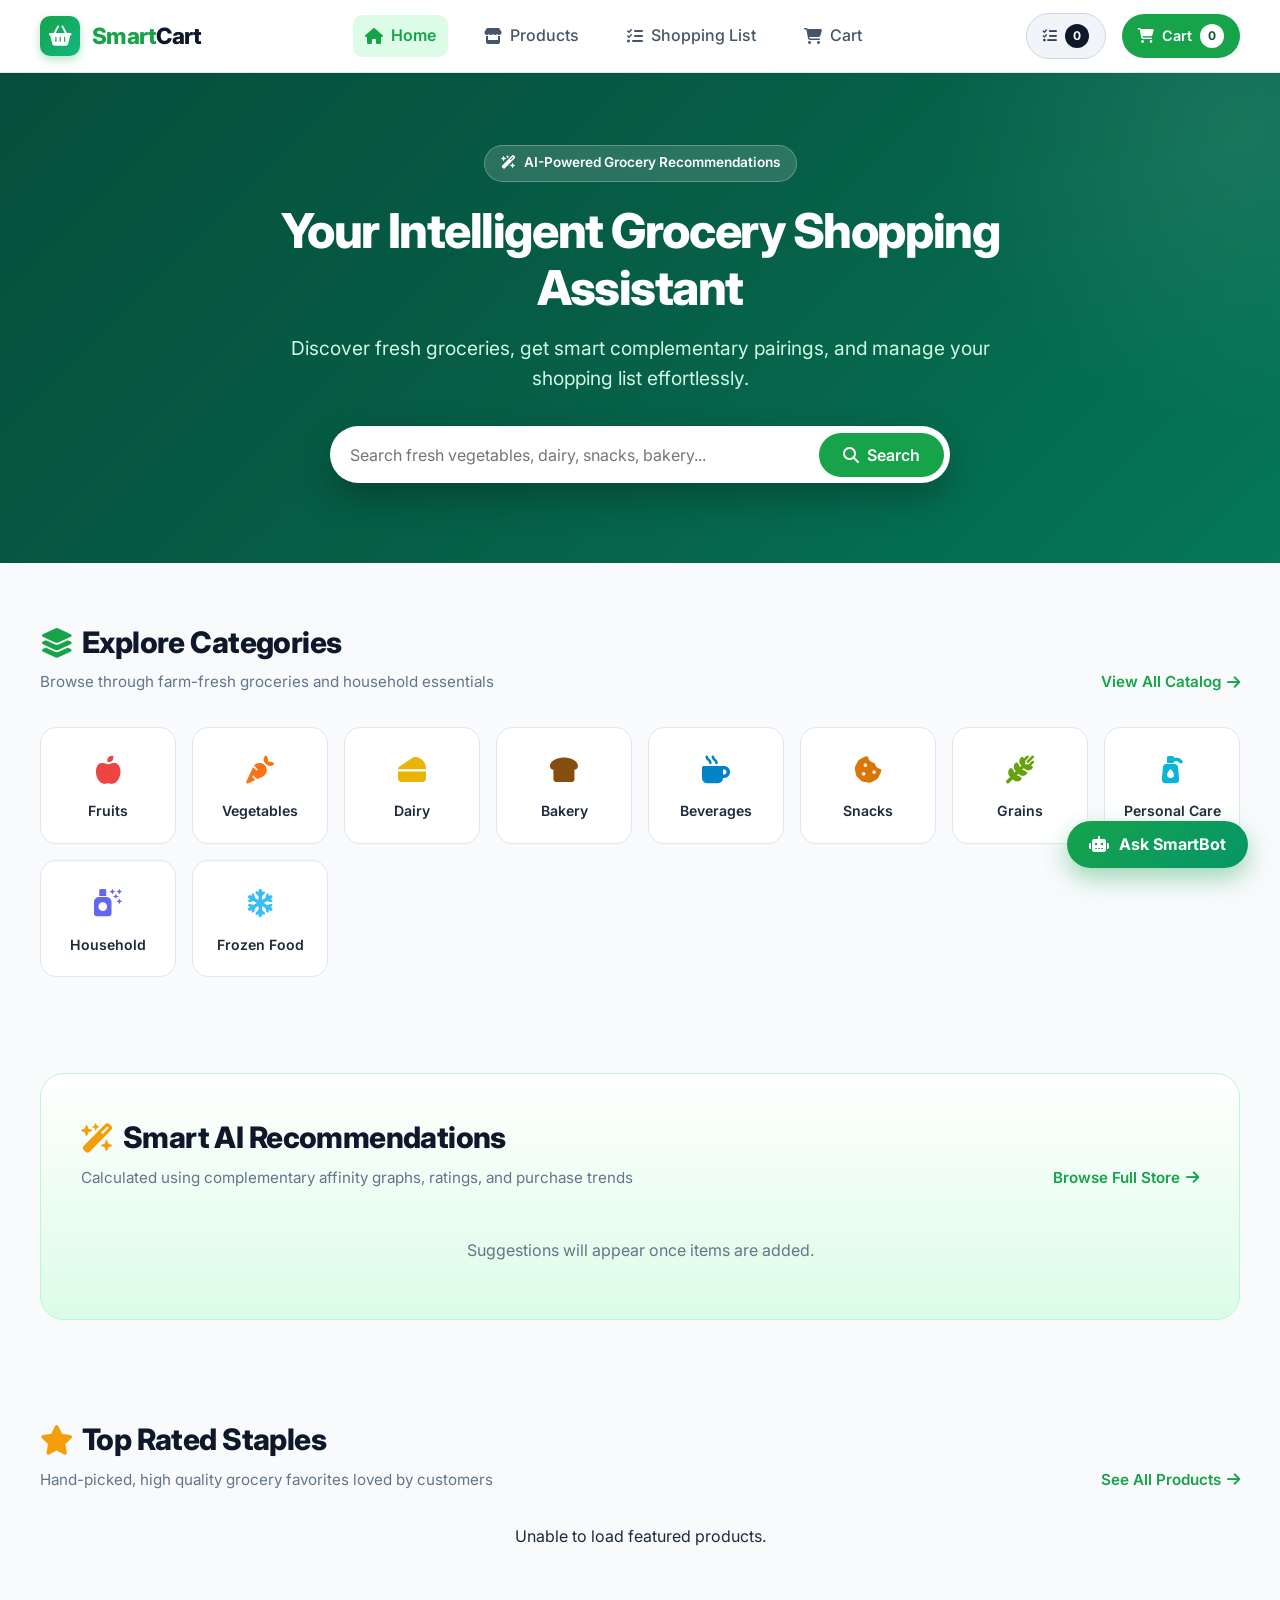
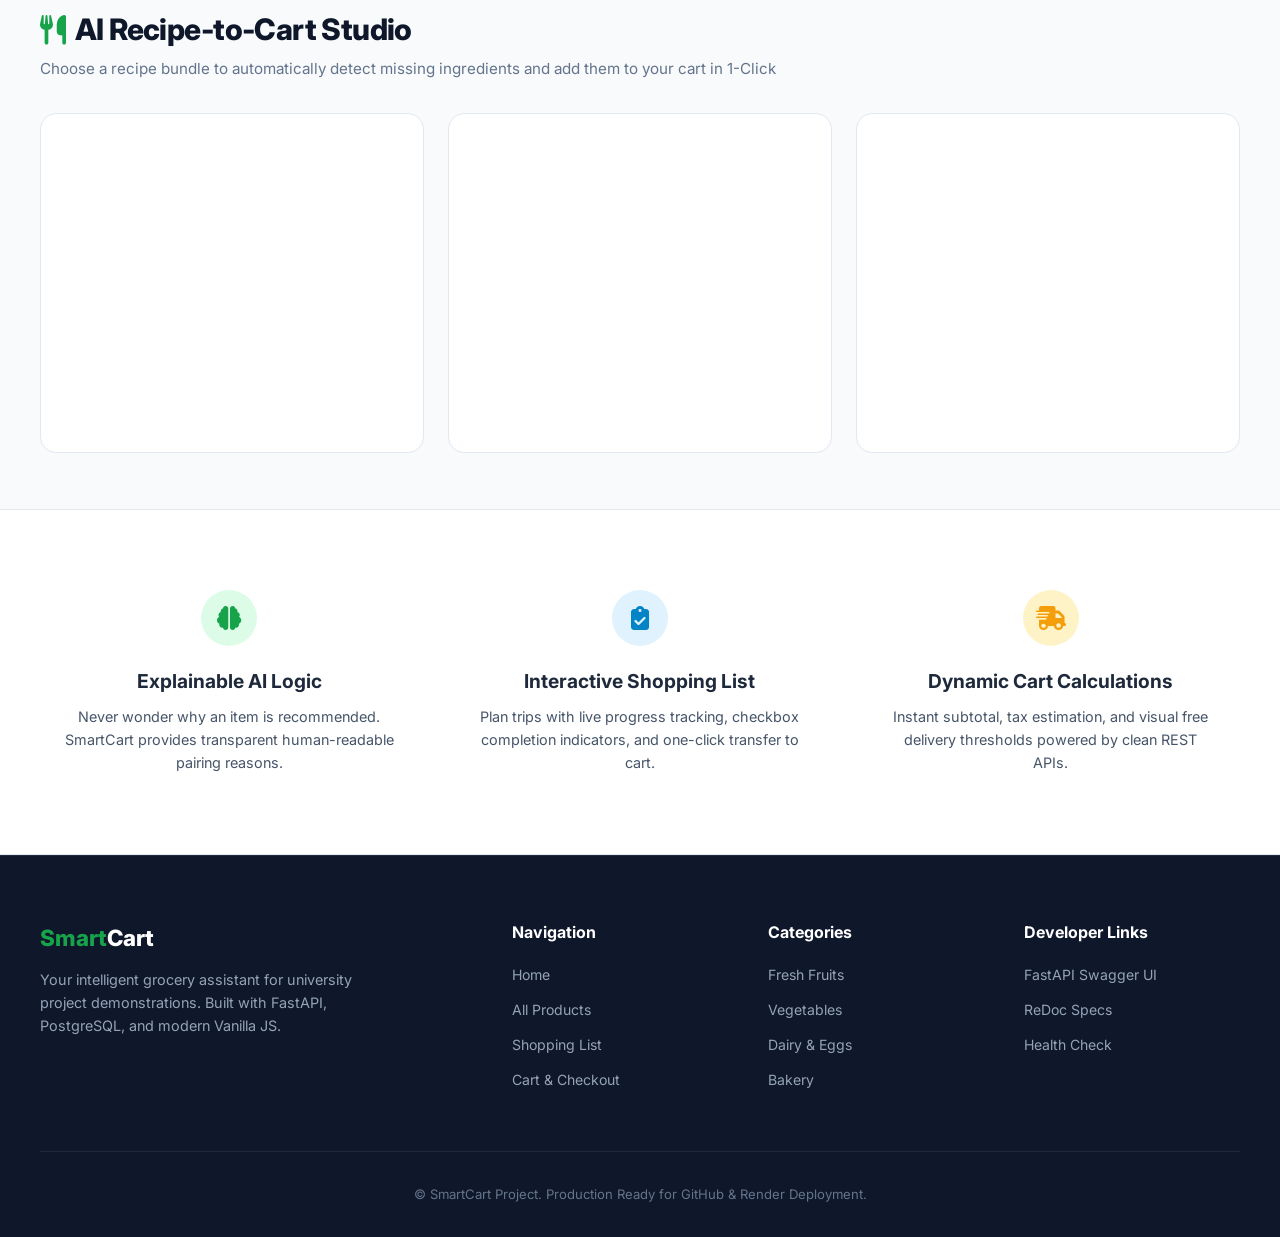
==== commit a1bb597b: "Fix recommendation pairing logic, verified images, and add Smart Assistant suite" ====
--- a/frontend/index.html
+++ b/frontend/index.html
@@ -160,6 +160,24 @@
     </div>
   </section>
 
+  <!-- AI Recipe-to-Cart Assistant Studio -->
+  <section class="section" style="padding-top: 0;">
+    <div class="container">
+      <div class="section-header">
+        <div class="section-title-wrap">
+          <h2><i class="fa-solid fa-utensils" style="color: var(--primary);"></i> AI Recipe-to-Cart Studio</h2>
+          <p>Choose a recipe bundle to automatically detect missing ingredients and add them to your cart in 1-Click</p>
+        </div>
+      </div>
+
+      <div style="display: grid; grid-template-columns: repeat(auto-fit, minmax(280px, 1fr)); gap: 1.5rem;" id="home-recipe-studio-grid">
+        <div class="skeleton-card"></div>
+        <div class="skeleton-card"></div>
+        <div class="skeleton-card"></div>
+      </div>
+    </div>
+  </section>
+
   <!-- Feature Highlights Section -->
   <section class="section" style="background: var(--white); border-top: 1px solid var(--gray-200); border-bottom: 1px solid var(--gray-200);">
     <div class="container">
@@ -235,6 +253,7 @@
   <script src="js/api.js"></script>
   <script src="js/app.js"></script>
   <script src="js/recommendations.js"></script>
+  <script src="js/smart-assistant.js"></script>
   <script>
     document.addEventListener("DOMContentLoaded", async () => {
       // 1. Load smart recommendations
@@ -245,11 +264,15 @@
         titleId: "home-rec-title"
       });
 
-      // 2. Load featured products (top rated)
+      // 2. Load Recipe-to-Cart Studio
+      if (window.SmartAssistant) {
+        SmartAssistant.loadRecipeStudio("home-recipe-studio-grid");
+      }
+
+      // 3. Load featured products (top rated)
       const featuredContainer = document.getElementById("home-featured-grid");
       try {
         const products = await API.getProducts({ limit: 8 });
-        // Sort by rating descending
         const topRated = products.sort((a, b) => b.rating - a.rating).slice(0, 4);
         featuredContainer.innerHTML = "";
         topRated.forEach((product) => {
--- a/frontend/css/style.css
+++ b/frontend/css/style.css
@@ -1172,3 +1172,469 @@
     grid-template-columns: 1fr;
   }
 }
+
+/* --------------------------------------------------------------------------
+   Smart Assistant Components: Chatbot, Recipe Studio, Health Radar & Reminders
+   -------------------------------------------------------------------------- */
+
+/* 1. Floating SmartBot */
+#smartbot-widget {
+  position: fixed;
+  bottom: 2rem;
+  right: 2rem;
+  z-index: 999;
+}
+
+.smartbot-toggle-btn {
+  background: linear-gradient(135deg, #16a34a, #059669);
+  color: var(--white);
+  padding: 0.85rem 1.4rem;
+  border-radius: var(--radius-full);
+  display: flex;
+  align-items: center;
+  gap: 0.6rem;
+  font-weight: 700;
+  font-size: 1rem;
+  box-shadow: 0 10px 25px rgba(22, 163, 74, 0.4);
+  transition: all var(--transition-normal);
+}
+
+.smartbot-toggle-btn:hover {
+  transform: translateY(-3px) scale(1.03);
+  box-shadow: 0 15px 30px rgba(22, 163, 74, 0.5);
+}
+
+.smartbot-window {
+  position: fixed;
+  bottom: 6rem;
+  right: 2rem;
+  width: 360px;
+  max-width: calc(100vw - 4rem);
+  height: 480px;
+  background: var(--white);
+  border-radius: var(--radius-xl);
+  box-shadow: 0 20px 40px rgba(0, 0, 0, 0.2);
+  border: 1px solid var(--gray-200);
+  display: flex;
+  flex-direction: column;
+  overflow: hidden;
+  animation: slideUp 0.3s ease;
+  z-index: 1000;
+}
+
+.smartbot-window.hidden {
+  display: none;
+}
+
+@keyframes slideUp {
+  from { opacity: 0; transform: translateY(20px); }
+  to { opacity: 1; transform: translateY(0); }
+}
+
+.smartbot-header {
+  background: linear-gradient(135deg, #064e3b, #047857);
+  color: var(--white);
+  padding: 1rem 1.25rem;
+  display: flex;
+  align-items: center;
+  justify-content: space-between;
+}
+
+.smartbot-header-left {
+  display: flex;
+  align-items: center;
+  gap: 0.6rem;
+}
+
+.smartbot-avatar {
+  width: 2.2rem;
+  height: 2.2rem;
+  border-radius: 50%;
+  background: rgba(255, 255, 255, 0.2);
+  display: flex;
+  align-items: center;
+  justify-content: center;
+  font-size: 1.1rem;
+}
+
+.smartbot-header h4 {
+  font-size: 0.95rem;
+  font-weight: 700;
+  line-height: 1.2;
+}
+
+.smartbot-header span {
+  font-size: 0.72rem;
+  color: #a7f3d0;
+}
+
+.smartbot-close-btn {
+  color: var(--white);
+  font-size: 1.1rem;
+  padding: 0.3rem;
+  opacity: 0.8;
+}
+
+.smartbot-close-btn:hover {
+  opacity: 1;
+}
+
+.smartbot-messages {
+  flex: 1;
+  padding: 1rem;
+  overflow-y: auto;
+  display: flex;
+  flex-direction: column;
+  gap: 0.75rem;
+  background: var(--gray-50);
+}
+
+.smartbot-msg {
+  padding: 0.75rem 1rem;
+  border-radius: var(--radius-md);
+  font-size: 0.88rem;
+  line-height: 1.45;
+  max-width: 85%;
+}
+
+.smartbot-msg.bot {
+  background: var(--white);
+  color: var(--gray-800);
+  border: 1px solid var(--gray-200);
+  align-self: flex-start;
+  border-bottom-left-radius: 2px;
+}
+
+.smartbot-msg.user {
+  background: var(--primary);
+  color: var(--white);
+  align-self: flex-end;
+  border-bottom-right-radius: 2px;
+}
+
+.smartbot-chips {
+  display: flex;
+  flex-wrap: wrap;
+  gap: 0.4rem;
+  margin-top: 0.6rem;
+}
+
+.smartbot-chip {
+  background: var(--gray-100);
+  border: 1px solid var(--gray-300);
+  padding: 0.3rem 0.6rem;
+  border-radius: var(--radius-full);
+  font-size: 0.75rem;
+  font-weight: 600;
+  color: var(--gray-700);
+  transition: all var(--transition-fast);
+}
+
+.smartbot-chip:hover {
+  background: var(--primary-light);
+  border-color: var(--primary);
+  color: var(--primary-dark);
+}
+
+.smartbot-product-list {
+  display: flex;
+  flex-direction: column;
+  gap: 0.5rem;
+  margin-top: 0.6rem;
+}
+
+.smartbot-product-item {
+  display: flex;
+  align-items: center;
+  gap: 0.6rem;
+  background: var(--gray-50);
+  padding: 0.4rem 0.6rem;
+  border-radius: var(--radius-sm);
+  border: 1px solid var(--gray-200);
+}
+
+.smartbot-product-item img {
+  width: 36px;
+  height: 36px;
+  border-radius: 4px;
+  object-fit: cover;
+}
+
+.smartbot-product-info {
+  flex: 1;
+  display: flex;
+  flex-direction: column;
+}
+
+.smartbot-product-info strong {
+  font-size: 0.8rem;
+  color: var(--gray-900);
+  white-space: nowrap;
+  overflow: hidden;
+  text-overflow: ellipsis;
+  max-width: 160px;
+}
+
+.smartbot-product-info span {
+  font-size: 0.72rem;
+  color: var(--gray-500);
+}
+
+.smartbot-input-form {
+  padding: 0.75rem;
+  background: var(--white);
+  border-top: 1px solid var(--gray-200);
+  display: flex;
+  gap: 0.5rem;
+}
+
+.smartbot-input-form input {
+  flex: 1;
+  border: 1px solid var(--gray-300);
+  padding: 0.5rem 0.85rem;
+  border-radius: var(--radius-full);
+  outline: none;
+  font-size: 0.88rem;
+}
+
+.smartbot-input-form input:focus {
+  border-color: var(--primary);
+}
+
+.smartbot-input-form button {
+  background: var(--primary);
+  color: var(--white);
+  width: 2.2rem;
+  height: 2.2rem;
+  border-radius: 50%;
+  display: flex;
+  align-items: center;
+  justify-content: center;
+  font-size: 0.9rem;
+}
+
+/* 2. Recipe Studio Cards */
+.recipe-card {
+  background: var(--white);
+  border: 1px solid var(--gray-200);
+  border-radius: var(--radius-lg);
+  overflow: hidden;
+  display: flex;
+  flex-direction: column;
+  box-shadow: var(--shadow-sm);
+  transition: transform var(--transition-normal), box-shadow var(--transition-normal);
+}
+
+.recipe-card:hover {
+  transform: translateY(-4px);
+  box-shadow: var(--shadow-lg);
+}
+
+.recipe-img-wrap {
+  position: relative;
+  width: 100%;
+  padding-top: 55%;
+  background: var(--gray-100);
+}
+
+.recipe-img-wrap img {
+  position: absolute;
+  top: 0;
+  left: 0;
+  width: 100%;
+  height: 100%;
+  object-fit: cover;
+}
+
+.recipe-cat-badge {
+  position: absolute;
+  top: 0.75rem;
+  left: 0.75rem;
+  background: rgba(15, 23, 42, 0.85);
+  color: var(--white);
+  padding: 0.2rem 0.6rem;
+  border-radius: var(--radius-full);
+  font-size: 0.75rem;
+  font-weight: 700;
+}
+
+.recipe-body {
+  padding: 1.25rem;
+  display: flex;
+  flex-direction: column;
+  flex: 1;
+}
+
+.recipe-meta-row {
+  display: flex;
+  align-items: center;
+  gap: 0.75rem;
+  font-size: 0.78rem;
+  color: var(--gray-500);
+  margin-bottom: 0.5rem;
+  flex-wrap: wrap;
+}
+
+.recipe-status-pill {
+  padding: 0.15rem 0.5rem;
+  border-radius: var(--radius-full);
+  font-weight: 700;
+  font-size: 0.72rem;
+  margin-left: auto;
+}
+
+.recipe-title {
+  font-size: 1.15rem;
+  font-weight: 800;
+  color: var(--gray-900);
+  margin-bottom: 0.35rem;
+}
+
+.recipe-desc {
+  font-size: 0.85rem;
+  color: var(--gray-600);
+  line-height: 1.4;
+  margin-bottom: 1.25rem;
+}
+
+.recipe-bottom {
+  margin-top: auto;
+  display: flex;
+  align-items: center;
+  justify-content: space-between;
+  padding-top: 0.85rem;
+  border-top: 1px solid var(--gray-100);
+}
+
+/* 3. Cart Health Radar */
+.health-radar-card {
+  background: linear-gradient(135deg, #f0fdf4 0%, #ffffff 100%);
+  border: 1px solid #bbf7d0;
+  border-radius: var(--radius-lg);
+  padding: 1.5rem;
+  margin-bottom: 1.5rem;
+  box-shadow: var(--shadow-sm);
+}
+
+.health-radar-left {
+  display: flex;
+  align-items: center;
+  gap: 1.25rem;
+  margin-bottom: 1.25rem;
+}
+
+.health-score-circle {
+  width: 4rem;
+  height: 4rem;
+  border-radius: 50%;
+  border: 4px solid var(--primary);
+  display: flex;
+  flex-direction: column;
+  align-items: center;
+  justify-content: center;
+  background: var(--white);
+  box-shadow: var(--shadow-sm);
+}
+
+.health-score-num {
+  font-size: 1.25rem;
+  font-weight: 800;
+  line-height: 1;
+}
+
+.health-score-label {
+  font-size: 0.65rem;
+  color: var(--gray-500);
+  font-weight: 700;
+}
+
+.health-radar-bars {
+  display: grid;
+  grid-template-columns: repeat(3, 1fr);
+  gap: 1rem;
+  margin-bottom: 1rem;
+}
+
+.health-bar-label {
+  display: flex;
+  justify-content: space-between;
+  font-size: 0.78rem;
+  font-weight: 600;
+  color: var(--gray-700);
+  margin-bottom: 0.25rem;
+}
+
+.health-bar-track {
+  height: 6px;
+  background: var(--gray-200);
+  border-radius: var(--radius-full);
+  overflow: hidden;
+}
+
+.health-bar-fill {
+  height: 100%;
+  border-radius: var(--radius-full);
+}
+
+.health-radar-tip {
+  background: var(--white);
+  border-left: 3px solid var(--accent);
+  padding: 0.6rem 0.85rem;
+  border-radius: 0 var(--radius-sm) var(--radius-sm) 0;
+  font-size: 0.82rem;
+  color: var(--gray-700);
+  display: flex;
+  align-items: center;
+  gap: 0.5rem;
+}
+
+/* 4. Did You Forget Reminders */
+.did-you-forget-banner {
+  background: #eff6ff;
+  border: 1px solid #bfdbfe;
+  border-radius: var(--radius-md);
+  padding: 1rem 1.25rem;
+  display: flex;
+  align-items: center;
+  justify-content: space-between;
+  gap: 1rem;
+  margin-bottom: 1rem;
+  animation: fadeIn 0.4s ease;
+}
+
+.forget-left {
+  display: flex;
+  align-items: center;
+  gap: 0.85rem;
+}
+
+.forget-icon {
+  width: 2.5rem;
+  height: 2.5rem;
+  border-radius: 50%;
+  background: #dbeafe;
+  color: #1d4ed8;
+  display: flex;
+  align-items: center;
+  justify-content: center;
+  font-size: 1.1rem;
+}
+
+.forget-left strong {
+  font-size: 0.95rem;
+  color: #1e3a8a;
+  display: block;
+}
+
+.forget-left p {
+  font-size: 0.85rem;
+  color: #3b82f6;
+}
+
+.forget-add-btn {
+  white-space: nowrap;
+  width: auto;
+  padding: 0.5rem 1rem;
+  font-size: 0.85rem;
+}
+
